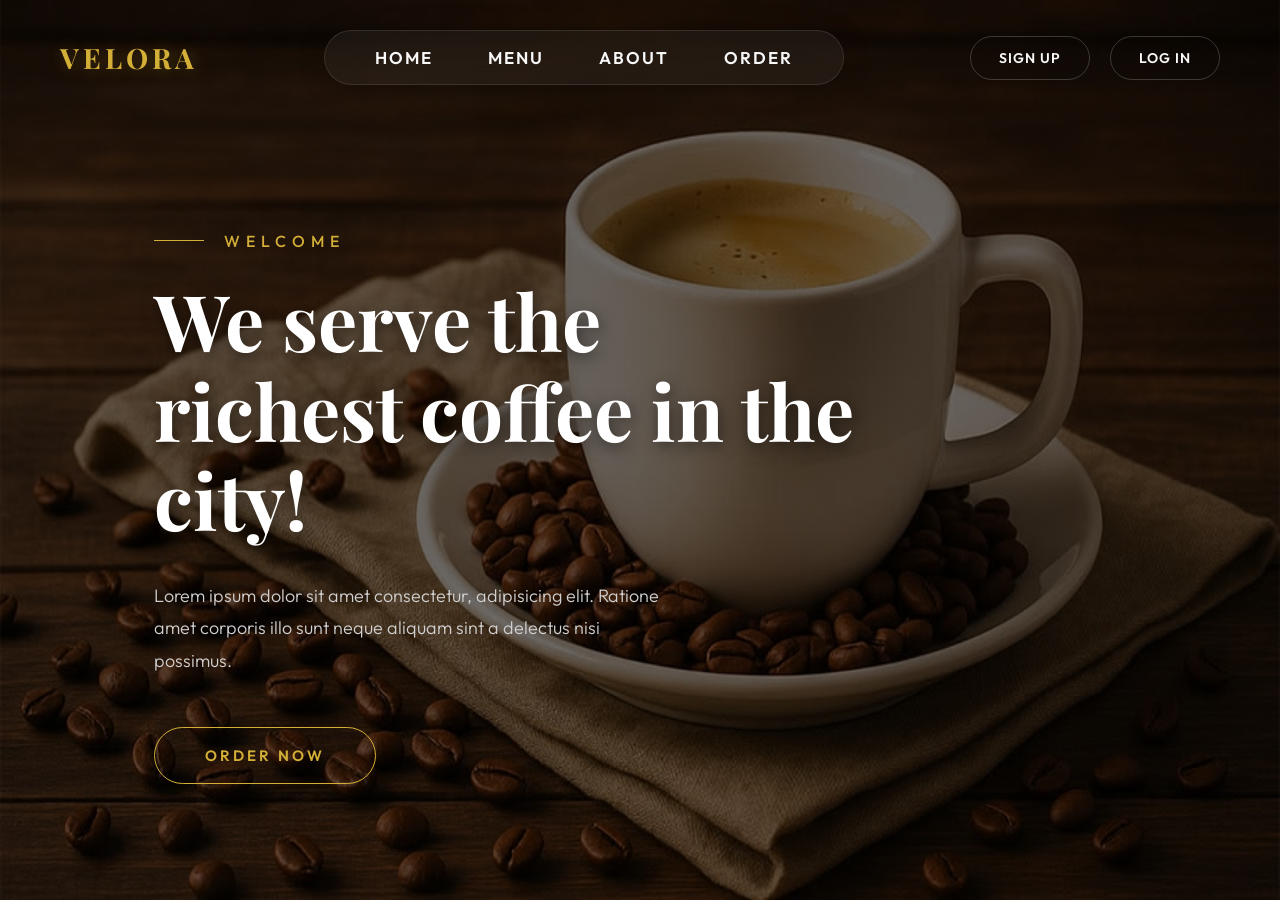
==== index.html @ d9280746 "." ====
<!DOCTYPE html>
<html lang="en">
<head>
    <meta charset="UTF-8">
    <meta name="viewport" content="width=device-width, initial-scale=1.0">
    <title>Home page</title>
    <link rel="stylesheet" href="index.css">
</head>
<body>

    <div class="page">

        <header class="header-container">
            <p class="left">VELORA</p>
            <div class="head" id="navMenu">
                <ul class="list">
                    <li><a href="#">HOME</a></li>
                    <li class="desktop-menu-item dropdown">
                        <a href="#">MENU</a>
                        <ul class="dropdown-menu">
                            <li><a href="#">Hot Coffee</a></li>
                            <li><a href="#">Cold Coffee</a></li>
                            <li><a href="#">Bakery</a></li>
                            <li><a href="#">Dessert</a></li>
                        </ul>
                    </li> 
                    <li><a href="#">ABOUT</a></li>
                    <li><a href="#">ORDER</a></li>
                </ul>
            </div>
            <div class="right">
                <a href="#" class="signup-btn">SIGN UP</a>
                <a href="#" class="login-btn">LOG IN</a>
                <div class="dropdown mobile-dropdown">
                    <a href="#" class="mobile-menu-btn">MENU</a>
                    <ul class="dropdown-menu">
                        <li><a href="#">Hot Coffee</a></li>
                        <li><a href="#">Cold Coffee</a></li>
                        <li><a href="#">Bakery</a></li>
                        <li><a href="#">Dessert</a></li>
                    </ul>
                </div>
                <div class="menu-icon" id="menuBtn">&#9776;</div>
            </div>
        </header>
        
        <div class="main">
            <p class="wel">WELCOME</p>
            <h1>We serve the richest coffee in the city!</h1>
            <p class="discript">Lorem ipsum dolor sit amet consectetur, adipisicing elit. Ratione amet corporis illo sunt neque aliquam sint a delectus nisi possimus.</p>
            <a href="#" class="btn">ORDER NOW</a>
        </div>
        
    </div>
    
    <script>
        const menuBtn = document.getElementById('menuBtn');
        const navMenu = document.getElementById('navMenu');

        menuBtn.addEventListener('click', () => {
            navMenu.classList.toggle('active');
        });

        const mobileMenuBtn = document.querySelector('.mobile-menu-btn');
        const mobileDropdownMenu = document.querySelector('.mobile-dropdown .dropdown-menu');

        if (mobileMenuBtn && mobileDropdownMenu) {
            mobileMenuBtn.addEventListener('click', (e) => {
                e.preventDefault();
                mobileDropdownMenu.classList.toggle('show');
            });
        }
    </script>
</body>
</html>
---- index.css ----
@import url('https://fonts.googleapis.com/css2?family=Outfit:wght@300;400;500;600&family=Playfair+Display:ital,wght@0,400;0,500;0,600;0,700;1,400&display=swap');

:root {
    --primary-gold: #d4af37;
    --primary-gold-hover: #f3c63a;
    --text-light: #f8f8f8;
    --text-muted: #d1d1d1;
    --overlay-dark: rgba(0, 0, 0, 0.55);
    --overlay-darker: rgba(0, 0, 0, 0.60);
}

* {
    margin: 0;
    padding: 0;
    box-sizing: border-box;
}

body {
    font-family: 'Outfit', sans-serif;
    color: var(--text-light);
    background-color: #111;
    overflow-x: hidden;
}

.page {
    width: 100%;
    min-height: 100vh;
    /* Adding a richer gradient overlay to make text pop and give a premium feel */
    background-image: linear-gradient(135deg, var(--overlay-darker) 0%, var(--overlay-dark) 100%), url("5.jpg");
    background-repeat: no-repeat;
    background-size: 100% 100%, 100% 100%;
    background-position: center;
    background-attachment: fixed;
    position: relative;
    display: flex;
    flex-direction: column;
}

/* ---------------- Navbar / Header ---------------- */
.header-container {
    display: flex;
    align-items: center;
    justify-content: space-between;
    padding: 30px 60px;
    width: 100%;
    max-width: 100%;
    margin: 0;
    /* Slide down animation for header */
    animation: fadeInDown 1s cubic-bezier(0.23, 1, 0.32, 1) forwards;
    position: relative;
    z-index: 2000;
}

.head {
    display: flex;
    align-items: center;
    padding: 16px 50px;
    background: rgba(255, 255, 255, 0.05);
    backdrop-filter: blur(15px);
    border: 1px solid rgba(255, 255, 255, 0.1);
    border-radius: 50px;
    box-shadow: 0 4px 30px rgba(0, 0, 0, 0.2);
}

.left {
    font-family: 'Playfair Display', serif;
    color: var(--primary-gold);
    font-size: 28px;
    font-weight: 700;
    letter-spacing: 4px;
    text-transform: uppercase;
    cursor: pointer;
    text-shadow: 2px 2px 15px rgba(212, 175, 55, 0.3);
    transition: transform 0.4s ease, color 0.4s ease;
}

.left:hover {
    transform: scale(1.05);
    color: var(--primary-gold-hover);
}

.list {
    list-style: none;
    display: flex;
    gap: 55px;
    font-size: 17px;
    font-weight: 600;
    letter-spacing: 2px;
}

.list a {
    text-decoration: none;
    color: var(--text-light);
    position: relative;
    padding: 5px 0;
    transition: color 0.3s ease;
    text-transform: uppercase;
}

/* Underline animation on hover */
.list a::after {
    content: '';
    position: absolute;
    width: 0;
    height: 2px;
    bottom: -2px;
    left: 50%;
    background-color: var(--primary-gold);
    transition: all 0.4s cubic-bezier(0.23, 1, 0.32, 1);
    transform: translateX(-50%);
}

.list a:hover {
    color: var(--primary-gold);
}

.list a:hover::after {
    width: 100%;
}

.right {
    display: flex;
    gap: 20px;
    font-size: 14px;
    font-weight: 600;
    letter-spacing: 1px;
}

.right a {
    text-decoration: none;
    color: var(--text-light);
    padding: 12px 28px;
    border: 1px solid rgba(255, 255, 255, 0.2);
    border-radius: 40px;
    transition: all 0.4s cubic-bezier(0.23, 1, 0.32, 1);
    backdrop-filter: blur(10px);
    text-transform: uppercase;
}

.right a:hover {
    background-color: var(--primary-gold);
    color: #111;
    border-color: var(--primary-gold);
    box-shadow: 0 0 20px rgba(212, 175, 55, 0.4);
    transform: translateY(-3px);
}

.menu-icon {
    display: none;
    color: var(--primary-gold);
    font-size: 28px;
    cursor: pointer;
    transition: transform 0.3s ease;
}

.menu-icon:hover {
    transform: scale(1.1);
    color: var(--primary-gold-hover);
}

/* ---------------- Dropdown Menu ---------------- */
.dropdown {
    position: relative;
    display: inline-block;
}

.dropdown-menu {
    display: none;
    position: absolute;
    top: 100%;
    margin-top: 25px;
    left: 50%;
    transform: translateX(-50%);
    background: rgba(255, 255, 255, 0.05);
    backdrop-filter: blur(15px);
    border: 1px solid rgba(255, 255, 255, 0.1);
    border-radius: 20px;
    padding: 10px 15px;
    width: max-content;
    min-width: 140px;
    box-shadow: 0 8px 32px rgba(0, 0, 0, 0.3);
    z-index: 1000;
    list-style: none;
    animation: dropdownFadeIn 0.3s ease forwards;
}

.dropdown-menu::before {
    content: '';
    position: absolute;
    top: -25px;
    left: 0;
    width: 100%;
    height: 25px;
}

@keyframes dropdownFadeIn {
    0% {
        opacity: 0;
        transform: translate(-50%, -15px);
    }
    100% {
        opacity: 1;
        transform: translate(-50%, 0);
    }
}

.dropdown-menu.show {
    display: flex;
    flex-direction: column;
}

.dropdown-menu li {
    padding: 10px 15px;
    text-align: center;
}

.dropdown-menu li a {
    color: var(--text-light) !important;
    text-decoration: none;
    font-size: 15px !important;
    font-weight: 500 !important;
    text-transform: none !important;
    transition: color 0.3s ease;
    display: block;
    padding: 5px 0 !important;
    border: none !important;
    background: transparent !important;
}

.dropdown-menu li a::after {
    display: none !important;
}

.dropdown-menu li a:hover {
    color: var(--primary-gold) !important;
    background: transparent !important;
    box-shadow: none !important;
    transform: none !important;
}

@media (min-width: 769px) {
    .dropdown:hover .dropdown-menu {
        display: flex;
        flex-direction: column;
    }
}

.mobile-dropdown {
    display: none;
}

/* ---------------- Main Content ---------------- */
.main {
    flex: 1;
    display: flex;
    flex-direction: column;
    justify-content: center;
    max-width: 700px;
    margin-left: 12%;
    padding: 40px 0;
}

.wel {
    font-size: 16px;
    font-weight: 500;
    letter-spacing: 6px;
    color: var(--primary-gold);
    margin-bottom: 25px;
    text-transform: uppercase;
    display: flex;
    align-items: center;
    gap: 20px;
    opacity: 0;
    /* Staggered fade in */
    animation: fadeInUp 1.2s cubic-bezier(0.23, 1, 0.32, 1) 0.3s forwards;
}

.wel::before {
    content: '';
    width: 50px;
    height: 1px;
    background-color: var(--primary-gold);
}

.main h1 {
    font-family: 'Playfair Display', serif;
    font-size: 78px;
    line-height: 1.15;
    font-weight: 700;
    margin-bottom: 35px;
    color: #ffffff;
    text-shadow: 2px 4px 15px rgba(0,0,0,0.5);
    opacity: 0;
    /* Staggered fade in */
    animation: fadeInUp 1.2s cubic-bezier(0.23, 1, 0.32, 1) 0.5s forwards;
}

.discript {
    font-size: 18px;
    max-width: 520px;
    line-height: 1.8;
    color: var(--text-muted);
    margin-bottom: 50px;
    font-weight: 300;
    opacity: 0;
    /* Staggered fade in */
    animation: fadeInUp 1.2s cubic-bezier(0.23, 1, 0.32, 1) 0.7s forwards;
}

/* Luxurious Button Styling */
.btn {
    text-decoration: none;
    background-color: transparent;
    color: var(--primary-gold);
    font-size: 15px;
    font-weight: 600;
    letter-spacing: 3px;
    padding: 18px 50px;
    border-radius: 50px;
    border: 1px solid var(--primary-gold);
    display: inline-flex;
    align-items: center;
    justify-content: center;
    width: max-content;
    transition: all 0.5s cubic-bezier(0.23, 1, 0.32, 1);
    position: relative;
    overflow: hidden;
    z-index: 1;
    opacity: 0;
    /* Staggered fade in */
    animation: fadeInUp 1.2s cubic-bezier(0.23, 1, 0.32, 1) 0.9s forwards;
}

/* Button Hover Fill Animation */
.btn::before {
    content: '';
    position: absolute;
    top: 0;
    left: 0;
    width: 0%;
    height: 100%;
    background-color: var(--primary-gold);
    transition: all 0.5s cubic-bezier(0.23, 1, 0.32, 1);
    z-index: -1;
}

.btn:hover {
    color: #111;
    box-shadow: 0 15px 25px rgba(212, 175, 55, 0.25);
    transform: translateY(-4px);
    border-color: transparent;
}

.btn:hover::before {
    width: 100%;
}

/* ---------------- Keyframes ---------------- */
@keyframes fadeInUp {
    0% {
        opacity: 0;
        transform: translateY(50px);
    }
    100% {
        opacity: 1;
        transform: translateY(0);
    }
}

@keyframes fadeInDown {
    0% {
        opacity: 0;
        transform: translateY(-50px);
    }
    100% {
        opacity: 1;
        transform: translateY(0);
    }
}

/* ---------------- Responsive ---------------- */
@media (max-width: 1024px) {
    .main h1 {
        font-size: 64px;
    }
    .head {
        padding: 25px 50px;
    }
}

@media (max-width: 768px) {
    .desktop-menu-item {
        display: none;
    }
    .list {
        display: none;
    }
    .main {
        margin-left: 5%;
        padding: 0 20px;
    }
    .main h1 {
        font-size: 48px;
    }
    .header-container {
        padding: 15px 5%;
    }
    .head {
        display: none;
    }
    .head.active {
        display: flex;
        position: absolute;
        top: 80px;
        right: 5%;
        background: rgba(20, 20, 20, 0.95);
        backdrop-filter: blur(20px);
        border: 1px solid rgba(212, 175, 55, 0.3);
        border-radius: 20px;
        padding: 25px 40px;
        z-index: 100;
        box-shadow: 0 10px 40px rgba(0, 0, 0, 0.5);
        animation: fadeInDown 0.3s ease forwards;
    }
    .head.active .list {
        display: flex;
        flex-direction: column;
        gap: 25px;
        align-items: center;
    }
    .right {
        gap: 15px;
        align-items: center;
    }
    .right .signup-btn {
        display: none;
    }
    .right a {
        padding: 8px 16px;
        font-size: 12px;
    }
    .right .mobile-dropdown {
        display: inline-block;
    }
    .mobile-dropdown .dropdown-menu {
        left: auto;
        right: 0;
        transform: none;
        top: 100%;
        margin-top: 25px;
        animation: mobileDropdownFadeIn 0.3s ease forwards;
    }

    @keyframes mobileDropdownFadeIn {
        0% {
            opacity: 0;
            transform: translateY(-15px);
        }
        100% {
            opacity: 1;
            transform: translateY(0);
        }
    }
    .menu-icon {
        display: block;
    }
    .left {
        font-size: 22px;
        letter-spacing: 2px;
    }
}
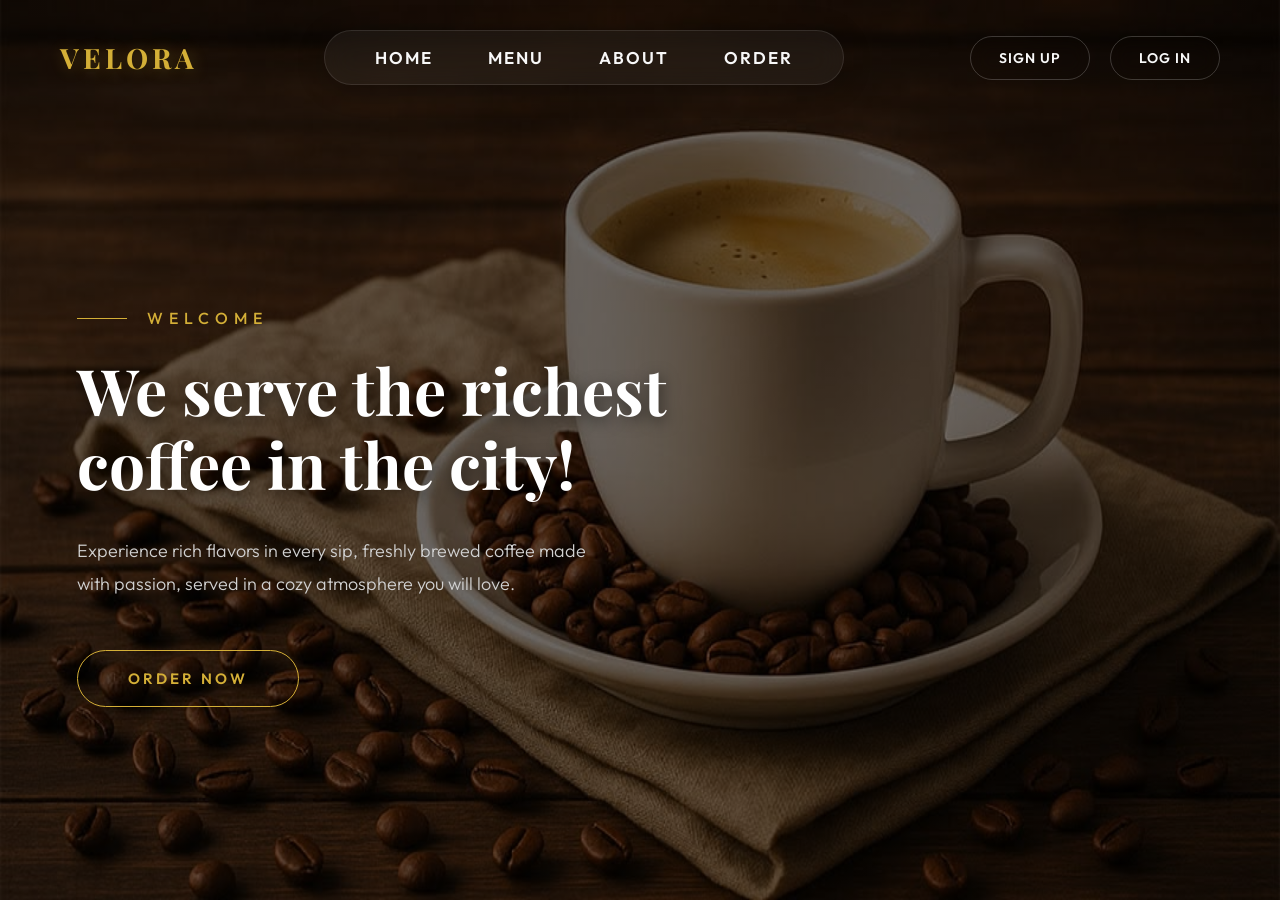
==== commit c50830e3: "new home" ====
--- a/index.html
+++ b/index.html
@@ -47,8 +47,16 @@
         <div class="main">
             <p class="wel">WELCOME</p>
             <h1>We serve the richest coffee in the city!</h1>
-            <p class="discript">Lorem ipsum dolor sit amet consectetur, adipisicing elit. Ratione amet corporis illo sunt neque aliquam sint a delectus nisi possimus.</p>
+            <p class="discript">Experience rich flavors in every sip, freshly brewed coffee made with passion, served in a cozy atmosphere you will love.</p>
             <a href="#" class="btn">ORDER NOW</a>
+        </div>
+        
+        <div class="particles">
+            <div class="particle p1"></div>
+            <div class="particle p2"></div>
+            <div class="particle p3"></div>
+            <div class="particle p4"></div>
+            <div class="particle p5"></div>
         </div>
         
     </div>
--- a/index.css
+++ b/index.css
@@ -34,6 +34,7 @@
     position: relative;
     display: flex;
     flex-direction: column;
+    animation: bgZoom 25s infinite alternate ease-in-out;
 }
 
 /* ---------------- Navbar / Header ---------------- */
@@ -72,6 +73,7 @@
     cursor: pointer;
     text-shadow: 2px 2px 15px rgba(212, 175, 55, 0.3);
     transition: transform 0.4s ease, color 0.4s ease;
+    animation: logoPulse 3s infinite alternate ease-in-out;
 }
 
 .left:hover {
@@ -221,14 +223,23 @@
     font-weight: 500 !important;
     text-transform: none !important;
     transition: color 0.3s ease;
-    display: block;
+    display: inline-block;
+    position: relative;
     padding: 5px 0 !important;
     border: none !important;
     background: transparent !important;
 }
 
 .dropdown-menu li a::after {
-    display: none !important;
+    content: '';
+    position: absolute;
+    width: 0;
+    height: 2px;
+    bottom: -2px;
+    left: 50%;
+    background-color: var(--primary-gold);
+    transition: all 0.4s cubic-bezier(0.23, 1, 0.32, 1);
+    transform: translateX(-50%);
 }
 
 .dropdown-menu li a:hover {
@@ -238,6 +249,10 @@
     transform: none !important;
 }
 
+.dropdown-menu li a:hover::after {
+    width: 100%;
+}
+
 @media (min-width: 769px) {
     .dropdown:hover .dropdown-menu {
         display: flex;
@@ -256,7 +271,7 @@
     flex-direction: column;
     justify-content: center;
     max-width: 700px;
-    margin-left: 12%;
+    margin-left: 6%;
     padding: 40px 0;
 }
 
@@ -284,7 +299,7 @@
 
 .main h1 {
     font-family: 'Playfair Display', serif;
-    font-size: 78px;
+    font-size: 64px;
     line-height: 1.15;
     font-weight: 700;
     margin-bottom: 35px;
@@ -355,6 +370,32 @@
     width: 100%;
 }
 
+/* ---------------- Floating Particles ---------------- */
+.particles {
+    position: absolute;
+    top: 0;
+    left: 0;
+    width: 100%;
+    height: 100%;
+    pointer-events: none;
+    z-index: 1;
+    overflow: hidden;
+}
+
+.particle {
+    position: absolute;
+    background: var(--primary-gold);
+    border-radius: 50%;
+    opacity: 0;
+    box-shadow: 0 0 10px 2px rgba(212, 175, 55, 0.5);
+}
+
+.p1 { width: 4px; height: 4px; left: 10%; bottom: -20px; animation: floatUp 8s infinite ease-in; }
+.p2 { width: 6px; height: 6px; left: 30%; bottom: -20px; animation: floatUp 12s infinite ease-in 2s; }
+.p3 { width: 3px; height: 3px; left: 60%; bottom: -20px; animation: floatUp 10s infinite ease-in 4s; }
+.p4 { width: 5px; height: 5px; left: 80%; bottom: -20px; animation: floatUp 14s infinite ease-in 1s; }
+.p5 { width: 4px; height: 4px; left: 45%; bottom: -20px; animation: floatUp 9s infinite ease-in 5s; }
+
 /* ---------------- Keyframes ---------------- */
 @keyframes fadeInUp {
     0% {
@@ -378,10 +419,35 @@
     }
 }
 
+@keyframes bgZoom {
+    0% {
+        background-size: 100% 100%, 100% 100%;
+    }
+    100% {
+        background-size: 100% 100%, 115% 115%;
+    }
+}
+
+@keyframes logoPulse {
+    0% {
+        text-shadow: 2px 2px 15px rgba(212, 175, 55, 0.3);
+    }
+    100% {
+        text-shadow: 0px 0px 25px rgba(212, 175, 55, 0.8), 0px 0px 10px rgba(212, 175, 55, 0.5);
+    }
+}
+
+@keyframes floatUp {
+    0% { transform: translateY(0) translateX(0); opacity: 0; }
+    10% { opacity: 0.8; }
+    90% { opacity: 0.8; }
+    100% { transform: translateY(-110vh) translateX(30px); opacity: 0; }
+}
+
 /* ---------------- Responsive ---------------- */
 @media (max-width: 1024px) {
     .main h1 {
-        font-size: 64px;
+        font-size: 54px;
     }
     .head {
         padding: 25px 50px;
@@ -400,7 +466,7 @@
         padding: 0 20px;
     }
     .main h1 {
-        font-size: 48px;
+        font-size: 42px;
     }
     .header-container {
         padding: 15px 5%;
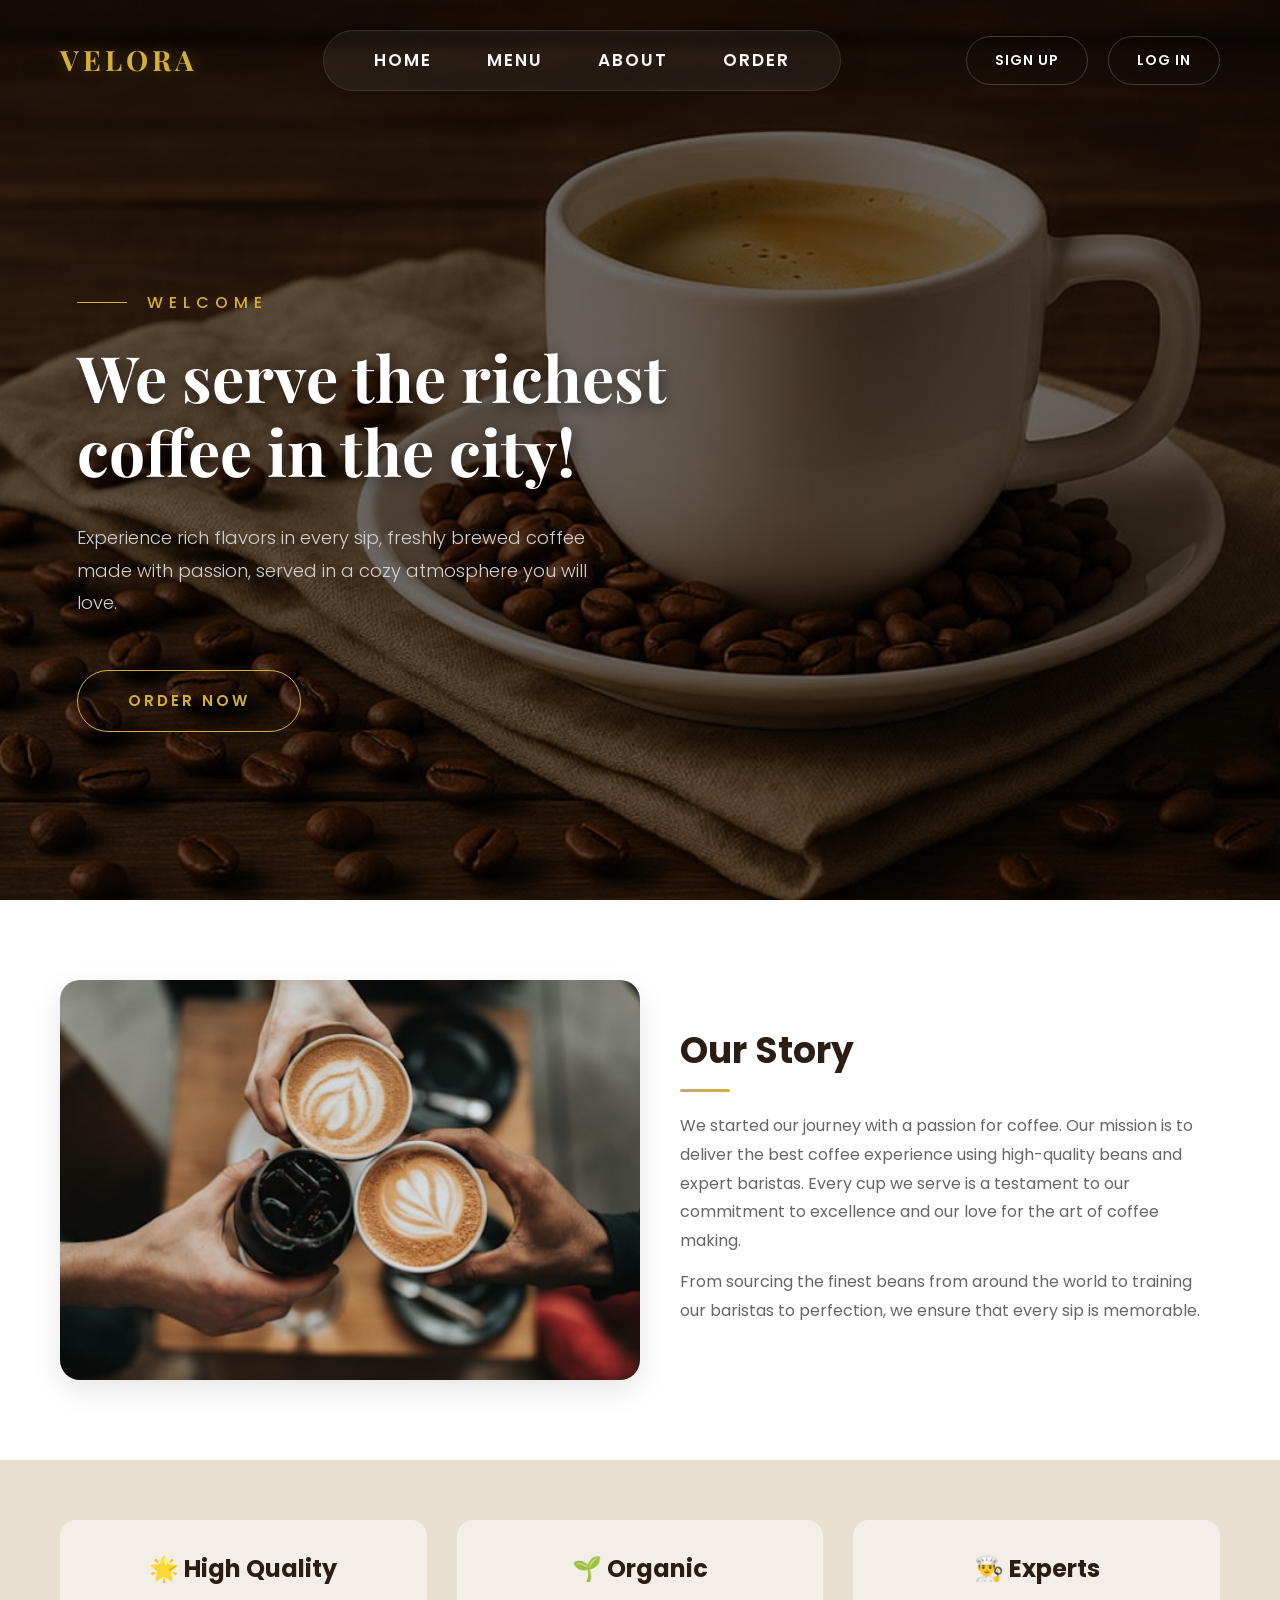
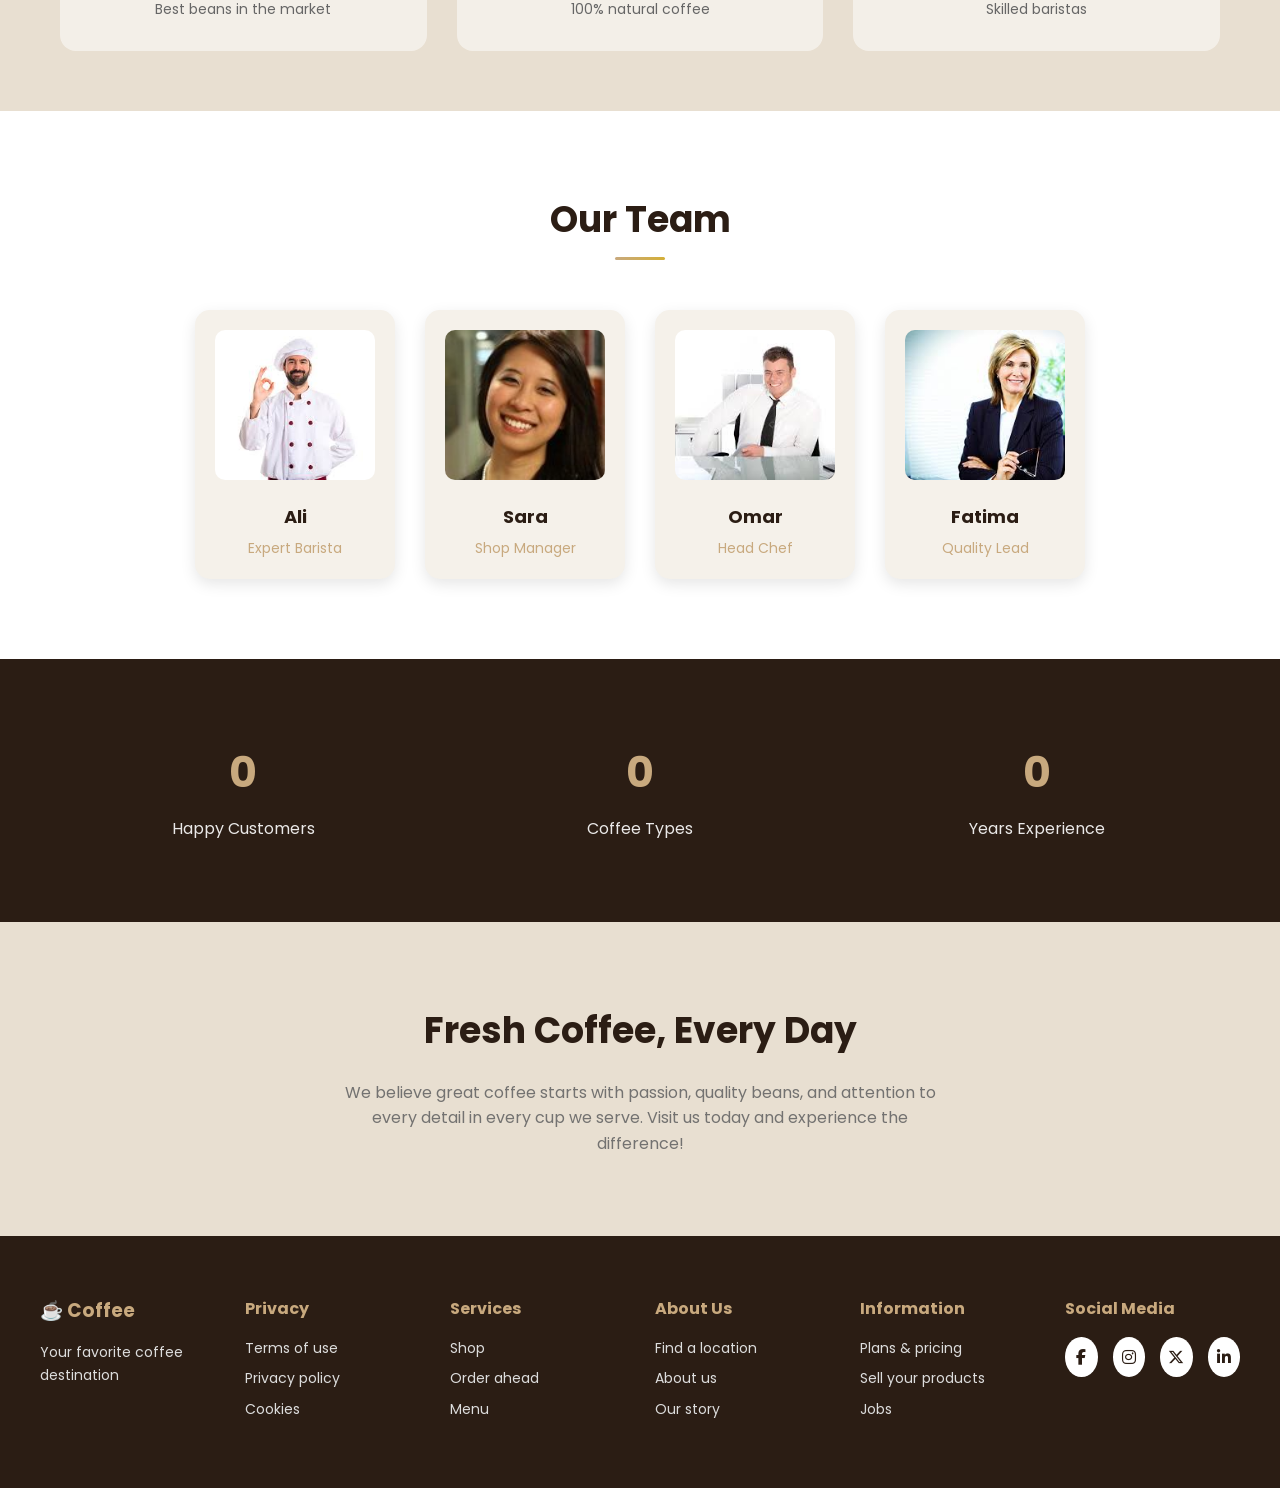
==== commit 35cefa53: "." ====
--- a/index.html
+++ b/index.html
@@ -1,83 +1,10 @@
 <!DOCTYPE html>
-<html lang="en">
+<html>
 <head>
-    <meta charset="UTF-8">
-    <meta name="viewport" content="width=device-width, initial-scale=1.0">
-    <title>Home page</title>
-    <link rel="stylesheet" href="index.css">
+    <meta http-equiv="refresh" content="0; url=html/Home.html">
+    <title>Redirecting to VELORA...</title>
 </head>
 <body>
-
-    <div class="page">
-
-        <header class="header-container">
-            <p class="left">VELORA</p>
-            <div class="head" id="navMenu">
-                <ul class="list">
-                    <li><a href="#">HOME</a></li>
-                    <li class="desktop-menu-item dropdown">
-                        <a href="#">MENU</a>
-                        <ul class="dropdown-menu">
-                            <li><a href="#">Hot Coffee</a></li>
-                            <li><a href="#">Cold Coffee</a></li>
-                            <li><a href="#">Bakery</a></li>
-                            <li><a href="#">Dessert</a></li>
-                        </ul>
-                    </li> 
-                    <li><a href="#">ABOUT</a></li>
-                    <li><a href="#">ORDER</a></li>
-                </ul>
-            </div>
-            <div class="right">
-                <a href="#" class="signup-btn">SIGN UP</a>
-                <a href="#" class="login-btn">LOG IN</a>
-                <div class="dropdown mobile-dropdown">
-                    <a href="#" class="mobile-menu-btn">MENU</a>
-                    <ul class="dropdown-menu">
-                        <li><a href="#">Hot Coffee</a></li>
-                        <li><a href="#">Cold Coffee</a></li>
-                        <li><a href="#">Bakery</a></li>
-                        <li><a href="#">Dessert</a></li>
-                    </ul>
-                </div>
-                <div class="menu-icon" id="menuBtn">&#9776;</div>
-            </div>
-        </header>
-        
-        <div class="main">
-            <p class="wel">WELCOME</p>
-            <h1>We serve the richest coffee in the city!</h1>
-            <p class="discript">Experience rich flavors in every sip, freshly brewed coffee made with passion, served in a cozy atmosphere you will love.</p>
-            <a href="#" class="btn">ORDER NOW</a>
-        </div>
-        
-        <div class="particles">
-            <div class="particle p1"></div>
-            <div class="particle p2"></div>
-            <div class="particle p3"></div>
-            <div class="particle p4"></div>
-            <div class="particle p5"></div>
-        </div>
-        
-    </div>
-    
-    <script>
-        const menuBtn = document.getElementById('menuBtn');
-        const navMenu = document.getElementById('navMenu');
-
-        menuBtn.addEventListener('click', () => {
-            navMenu.classList.toggle('active');
-        });
-
-        const mobileMenuBtn = document.querySelector('.mobile-menu-btn');
-        const mobileDropdownMenu = document.querySelector('.mobile-dropdown .dropdown-menu');
-
-        if (mobileMenuBtn && mobileDropdownMenu) {
-            mobileMenuBtn.addEventListener('click', (e) => {
-                e.preventDefault();
-                mobileDropdownMenu.classList.toggle('show');
-            });
-        }
-    </script>
+    <p>Redirecting you to <a href="html/Home.html">VELORA Home</a>...</p>
 </body>
-</html>+</html>
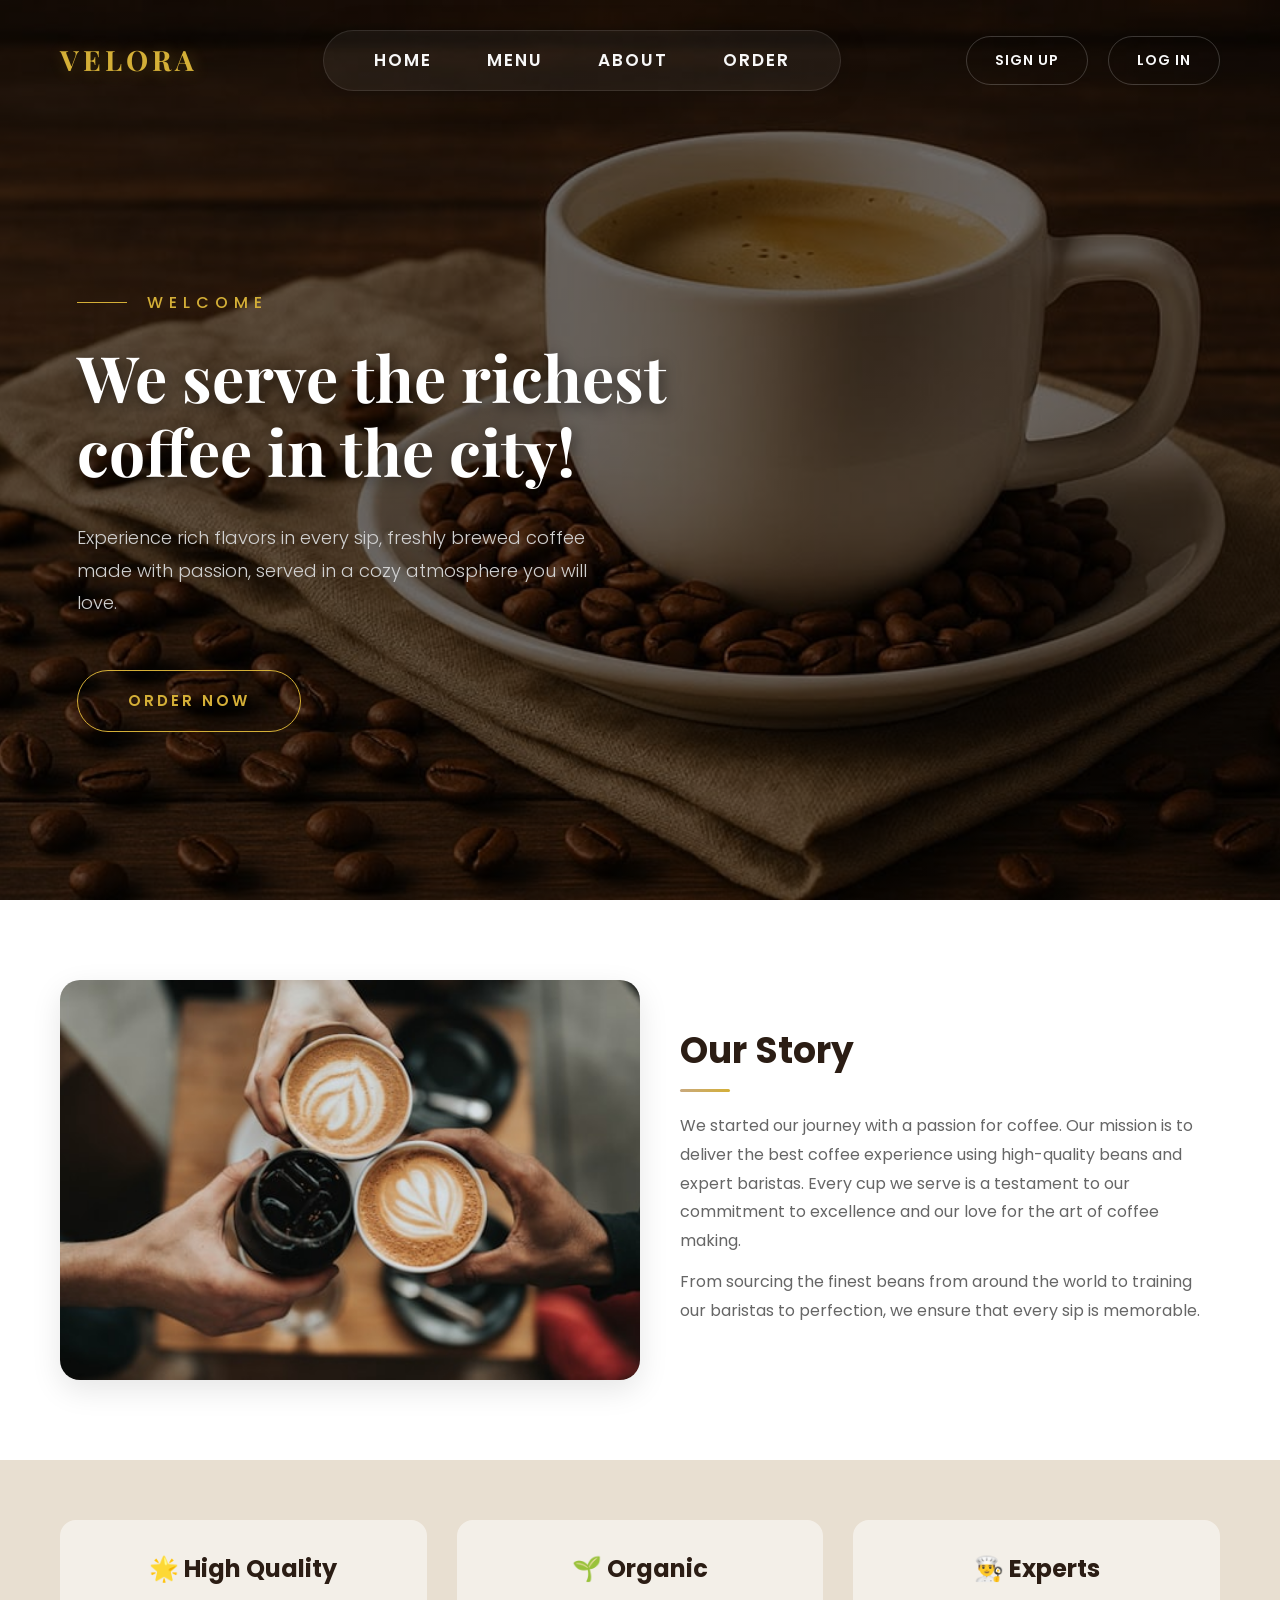
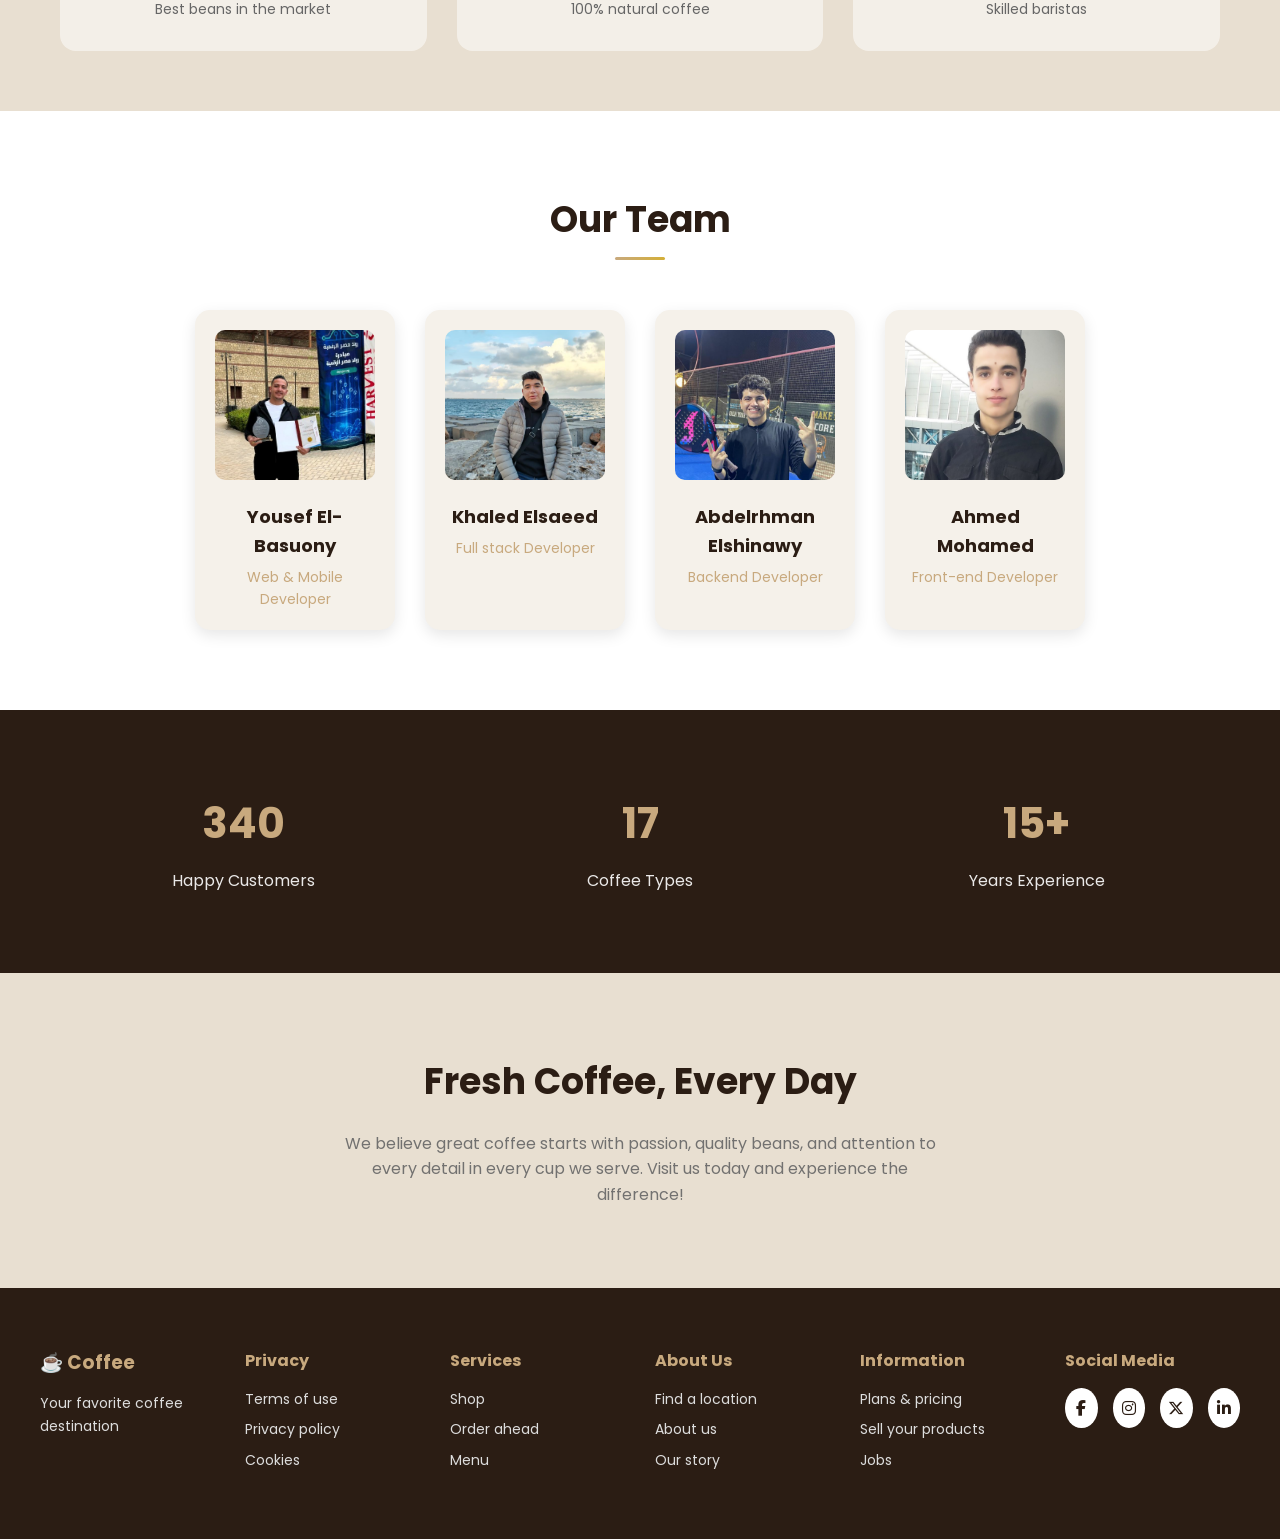
==== commit 2103051e: "." ====
--- a/index.html
+++ b/index.html
@@ -1,10 +1,111 @@
 <!DOCTYPE html>
-<html>
-<head>
-    <meta http-equiv="refresh" content="0; url=html/Home.html">
-    <title>Redirecting to VELORA...</title>
-</head>
-<body>
-    <p>Redirecting you to <a href="html/Home.html">VELORA Home</a>...</p>
-</body>
+<html lang="en">
+  <head>
+    <meta charset="UTF-8" />
+    <meta name="viewport" content="width=device-width, initial-scale=1.0" />
+    <title>VELORA — Premium Coffee Experience</title>
+    <!-- Instant client-side redirect to the Home page inside html/ -->
+    <meta http-equiv="refresh" content="0; url=html/Home.html" />
+    <script type="text/javascript">
+      window.location.href = "html/Home.html";
+    </script>
+    <style>
+      body {
+        background-color: #121212;
+        color: #d4af37;
+        font-family: "Poppins", sans-serif;
+        display: flex;
+        justify-content: center;
+        align-items: center;
+        height: 100vh;
+        margin: 0;
+        overflow: hidden;
+      }
+      /* Coffee steam animation */
+      body::before {
+        content: "";
+        position: absolute;
+        width: 100%;
+        height: 100%;
+        background: radial-gradient(
+          circle at center,
+          rgba(43, 29, 20, 0.6) 0%,
+          rgba(18, 18, 18, 1) 70%
+        );
+        z-index: -1;
+      }
+      .redirect-container {
+        text-align: center;
+        background: rgba(255, 255, 255, 0.03);
+        padding: 50px 40px;
+        border-radius: 24px;
+        border: 1px solid rgba(212, 175, 55, 0.15);
+        backdrop-filter: blur(15px);
+        box-shadow: 0 20px 50px rgba(0, 0, 0, 0.6);
+        max-width: 400px;
+        width: 90%;
+        box-sizing: border-box;
+      }
+      .logo {
+        font-size: 36px;
+        font-weight: 600;
+        letter-spacing: 4px;
+        margin-bottom: 25px;
+        color: #d4af37;
+        text-shadow: 0 0 10px rgba(212, 175, 55, 0.3);
+      }
+      .spinner {
+        border: 3px solid rgba(212, 175, 55, 0.1);
+        width: 45px;
+        height: 45px;
+        border-radius: 50%;
+        border-left-color: #d4af37;
+        animation: spin 1s linear infinite;
+        margin: 0 auto 25px;
+        box-shadow: 0 0 15px rgba(212, 175, 55, 0.2);
+      }
+      h2 {
+        font-size: 18px;
+        font-weight: 400;
+        margin: 0 0 10px 0;
+        letter-spacing: 1px;
+        color: #e5e5e5;
+      }
+      p {
+        font-size: 13px;
+        color: #8a8a8a;
+        margin: 0;
+      }
+      a {
+        color: #d4af37;
+        text-decoration: none;
+        font-weight: 600;
+        border-bottom: 1px dashed #d4af37;
+        transition: all 0.3s ease;
+      }
+      a:hover {
+        color: #fff;
+        border-bottom-color: #fff;
+        text-shadow: 0 0 8px rgba(255, 255, 255, 0.5);
+      }
+      @keyframes spin {
+        0% {
+          transform: rotate(0deg);
+        }
+        100% {
+          transform: rotate(360deg);
+        }
+      }
+    </style>
+  </head>
+  <body>
+    <div class="redirect-container">
+      <div class="logo">VELORA</div>
+      <div class="spinner"></div>
+      <h2>Preparing Your Experience</h2>
+      <p>
+        If you are not redirected, <a href="html/Home.html">click here</a>.
+      </p>
+    </div>
+  </body>
 </html>
